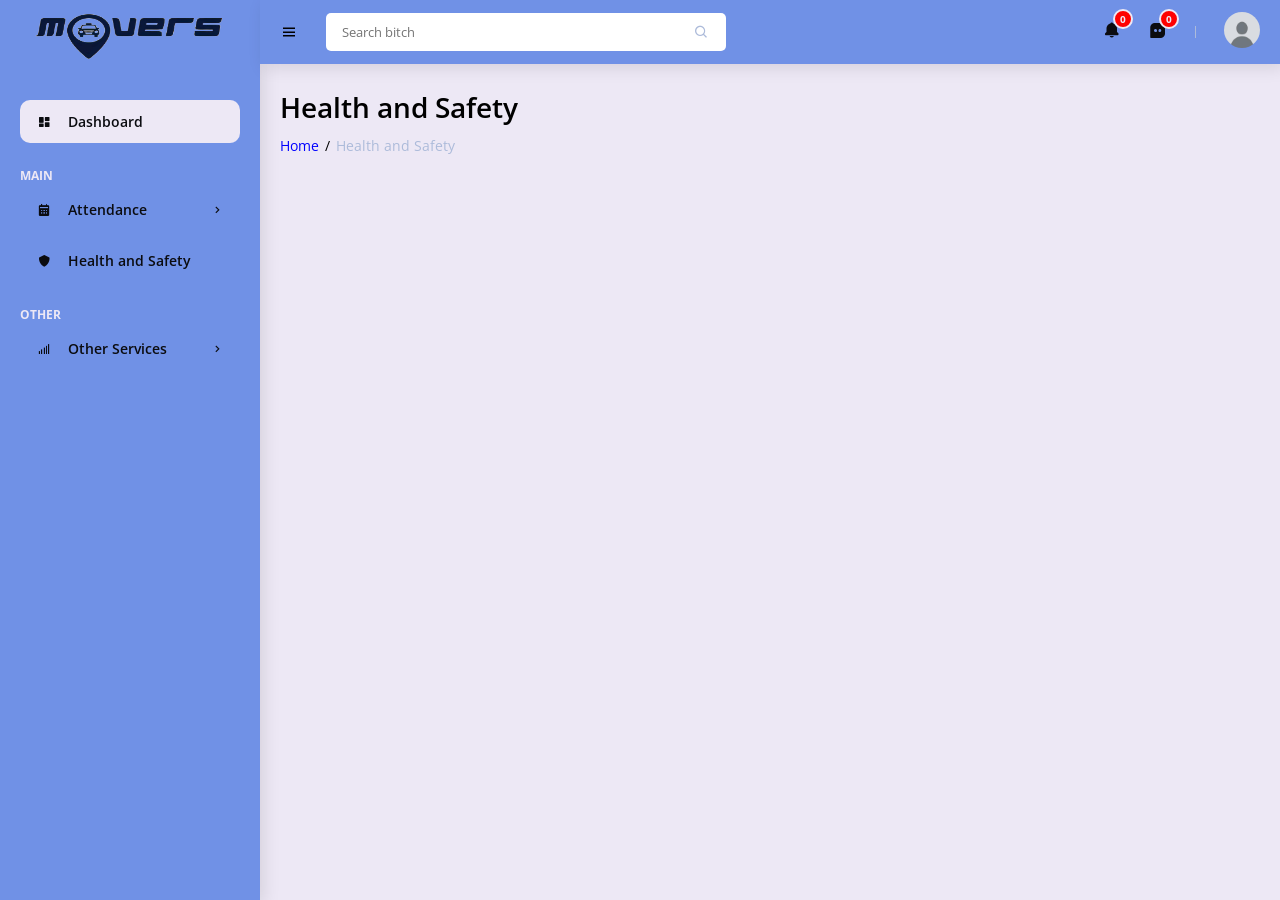
==== h3healthAndSafety.html @ 23c2d6c0 "4" ====
<!DOCTYPE html>
<html lang="en">
<head>
    <meta charset="UTF-8">
    <meta name="viewport" content="width=device-width, initial-scale=1.0">
    <link href='https://unpkg.com/boxicons@2.1.4/css/boxicons.min.css' rel='stylesheet'>
    <link rel="stylesheet" href="h3style.css">
    <title>Dashboard</title>
</head>
<body>
    <!-- Sidebar -->
    <section id="h3sidebar">
         <a href="h3dashboard.html" class="h3logo"><img src="images/logo.png" alt class="h3logo-img"></a>
        <ul class="h3side-menu">
            <li><a href="h3dashboard.html" class="h3side-active"><i class='bx bxs-dashboard h3icon'></i> Dashboard</a></li>
            <li class="h3side-divider">Main</li> 
                <li>
                    <a href="#"><i class='bx bxs-calendar h3icon'></i> Attendance <i class='bx bx-chevron-right h3icon-right' ></i></a>
                    <ul class="h3side-dropdown">
                        <li><a href="h3time.html">Time IN/OUT</a></li>
                        <li><a href="h3timesheet.html">Timesheet</a></li>
                        <li><a href="h3leaveReq.html">Leave Request</a></li>
                    </ul>
                </li> 
            <li><a href="h3healthAndSafety.html"><i class='bx bxs-shield h3icon' ></i> Health and Safety</a></li>
            <li class="h3side-divider">OTHER</li>
            <li>
                <a href="#"><i class='bx bx-signal-5 h3icon'></i> Other Services <i class='bx bx-chevron-right h3icon-right' ></i></a>
                <ul class="h3side-dropdown">
                    <li><a href="#">CORE</a></li>
                    <li><a href="#">HR1</a></li>
                    <li><a href="#">HR2</a></li>
                    <li><a href="#">HR3</a></li>
                    <li><a href="#">HR4</a></li>
                </ul>
            </li> 
        </ul>
    </section>
    <!-- Sidebar -->


    <!--NavBar-->
    <section id="h3content">
        <nav>
            <i class='bx bx-menu h3toggle-sidebar'></i>
            <form action="#">
                <div class="h3form-group">
                    <input type="text"  placeholder="Search bitch">
                    <i class='bx bx-search h3nav-icon' ></i>
                </div>
            </form>
            <a href="h3notification.html" class="h3nav-link">
                <i class='bx bxs-bell h3nav-icon' ></i>
                <span class="h3badge">0</span>
            </a>
            <a href="#" class="h3nav-link">
                <i class='bx bxs-message-square-dots h3nav-icon' ></i>
                <span class="h3badge">0</span>
            </a>
            <span class="h3nav-divider"></span>
            <div class="h3profile">
                <img src="images/default profile pic.jpg" alt="">
                <ul class="h3profile-link">
                    <li><a href="h3profile.html"><i class='bx bxs-user-circle h3profile-icon' > Profile</i></a></li>
                    <li><a href="h3settings.html"><i class='bx bxs-cog h3profile-icon' > Settings</i></a></li>
                    <li><a href="h3login.html"><i class='bx bx-log-out h3profile-icon' > Logout</i></a></li>
                </ul>
            </div>
            </a>
        </nav>
    <!--NavBar-->
        
        <!--Main-->
    <main>
        <h1 class="h3title">Health and Safety</h1>
        <ul class="h3breadcrumbs">
            <li><a href="h3dashboard.html">Home</a></li>
            <li class="h3divider">/</a></li>
            <li><a href="h3healthAndSafety.html" class="h3active">Health and Safety</a></li>
        </ul>
    </main>
        <!--Main-->
    </section>
    <!--NavBar-->
    <script src="h3script.js"></script>
</body>
</html>
---- h3style.css ----
@import url('https://fonts.googleapis.com/css2?family=Open+Sans:ital,wght@0,300..800;1,300..800&display=swap');

* {
    font-family: 'Open Sans', sans-serif;
    margin: 0;
    padding: 0;
    box-sizing: border-box;
}

:root {
    --dark-blue: #3D52A0;
    --light-blue: #7091e6;
    --dark-grey: #8697c4;
    --grey: #adbbda;
    --light-grey: #ede8f5;

    --blue: #0000FF;
    --white: #fff;
    --red: #ff0000;

    --black: #0b0c10;
    --light-black: #1f2833;
    --grey2: #c5c6c7;
    --light-sky: #66fcf1;
    --dark-sky: #45a29e;
}

body {
    background: var(--light-grey);
}

a {
    text-decoration: none;
}

li {
    list-style: none;
}




/* sidebar */
#h3sidebar {
    position: fixed;
    width: 260px;
    background: var(--light-blue);
    top: 0;
    left: 0;
    height: 100%;
    font-weight: 600;
    overflow-y: auto;
    scrollbar-width: none;
    box-shadow: 4px 4px 16px rgba(0, 0, 0, 0.1);
}

#sidebar::-webkit-scrollbar {
    display: none;
}

#h3sidebar .h3logo {
    font-size: 24px;
    display: flex;
    justify-content: center;
    align-items: center;
    height: 64px;
    font-weight: 700; 
    color: var(--light-sky)
}

#h3sidebar .h3logo-img {
    width: 80%;
    height: 90%;
}

#h3sidebar .h3icon {
    min-width: 48px;
    display: flex;
    justify-content: center;
    align-items: center;

}

#h3sidebar .h3icon-right {
    margin-left: auto;
    transition: all .5 ease;
}

#h3sidebar .h3side-menu {
    margin: 36px 0;
    padding: 0 20px;
}

#h3sidebar .h3side-menu a{
    display: flex;
    align-items: center;
    font-size: 14px;
    color: var(--black);
    padding: 12px 16px 12px 0;
    transition: all 0.3s ease;
    border-radius: 10px;
    margin: 4px 0;
    font-weight: 600;
}

#h3sidebar .h3side-menu > li > a:hover {
    background: var(--light-grey);
}
#h3sidebar .h3side-menu > li > a.h3side-active .h3icon-right{
    transform: rotateZ(90deg);
    transition: all .3s ease;
}

#h3sidebar .h3side-menu > li > a.h3side-active,
#h3sidebar .h3side-menu > li > a.h3side-active:hover{
    background: var(--light-grey);
    color: var(--black);
}

#h3sidebar .h3side-divider {
    margin-top: 24px;
    font-size: 12px;
    text-transform: uppercase;
    font-weight: 700;
    color: var(--light-grey);
}

#h3sidebar .h3side-dropdown {
    padding-left: 48px;
    max-height: 0;
    overflow-y: hidden;
    transition: all 0.15s ease;
}

#h3sidebar .h3side-dropdown.show {
    max-height: 1000px;
}

#h3sidebar .h3side-dropdown a:hover {
    color: var(--light-grey);
}


/* sidebar */

/* Content */
#h3content {
    position: relative;
    width: calc(100% - 260px);
    left: 260px;
}
/* NavBar */
nav {
    background: var(--light-blue);
    height: 64px;
    padding: 0 20px;
    display: flex;
    align-items: center;
    grid-gap: 28px;
    box-shadow: 4px 4px 16px rgba(0, 0, 0, 0.1);
}

nav .h3toggle-sidebar{
    font-size: 18px;
    cursor: pointer;
}

nav form {
    max-width: 400px;
    width: 100%;
    margin-right: auto;
}

nav .h3form-group {
    position: relative;
}

nav .h3form-group input {
    width: 100%;
    border-radius: 5px;
    border: none;
    outline: none;
    padding: 10px 36px 10px 16px;
    background: var(--white);
    transition: all .3s ease;
}

nav .h3form-group input:focus {
    box-shadow: 0 0 0 1px var(--light-grey), 0 0 0 4px var(--grey);
}

nav .h3form-group .h3nav-icon {
    position: absolute;
    top: 50%;
    transform: translateY(-50%);
    right: 16px;
    color: var(--grey);
}

nav .h3nav-link {
    position: relative;
}

nav .h3nav-link .h3nav-icon {
    font-size: 18px;
    color: var(--black);
}

nav .h3nav-link .h3badge {
    position: absolute;
    top: -12px;
    right: -12px;
    width: 20px;
    height: 20px;
    border-radius: 50%;
    border: 2px solid var(--light-grey);
    background: var(--red);
    display: flex;
    justify-content: center;
    align-items: center;
    color: var(--light-grey);
    font-size: 10px;
    font-weight: 700;
}

nav .h3nav-divider {
    width: 1px;
    background: var(--grey);
    height: 12px;
    display: block;
}

nav .h3profile {
    position: relative;
}

nav .h3profile img {
    width: 36px;
    height: 36px;
    border-radius: 50%;
    object-fit: cover;
    cursor: pointer;
}

nav .h3profile .h3profile-link {
    position: absolute;
    top: calc(100% + 10px);
    right: 0;
    background: var(--light-grey);
    padding: 10px 0;
    box-shadow: 4px 4px 16px rgba(0, 0, 0, 0.1);
    border-radius: 10px;
    width: 160px;
    opacity: 0;
    pointer-events: none;
    transition: all 0.5s ease;
}

nav .h3profile .h3profile-link.show {
    opacity: 1;
    pointer-events: visible;
    top: 100%;
}

nav .h3profile .h3profile-link a {
    padding: 10px 16px;
    display: flex;
    grid-gap: 10px;
    font-size: 14px;
    color: var(--black);
    align-items: center;
    transition: all .3s ease;
}

nav .h3profile .h3profile-link a:hover {
    background: var(--grey);
}
/* NavBar */

/* Main */
main {
    width: 100%;
    padding: 24px 20px 20px 20px;
}

main .h3title {
    font-size: 28px;
    font-weight: 600;
    margin-bottom: 10px;
}

main .h3breadcrumbs {
    display: flex;
    grid-gap: 6px;
}

main .h3breadcrumbs li,
main .h3breadcrumbs li a {
    font-size: 14px;
}

main .h3breadcrumbs li a {
    color: var(--blue);
}

main .h3breadcrumbs li a.h3active,
main .h3breadcrumbs li a.h3divider {
    color: var(--grey);
    pointer-events: none;
}
/* Main */
/* Content */
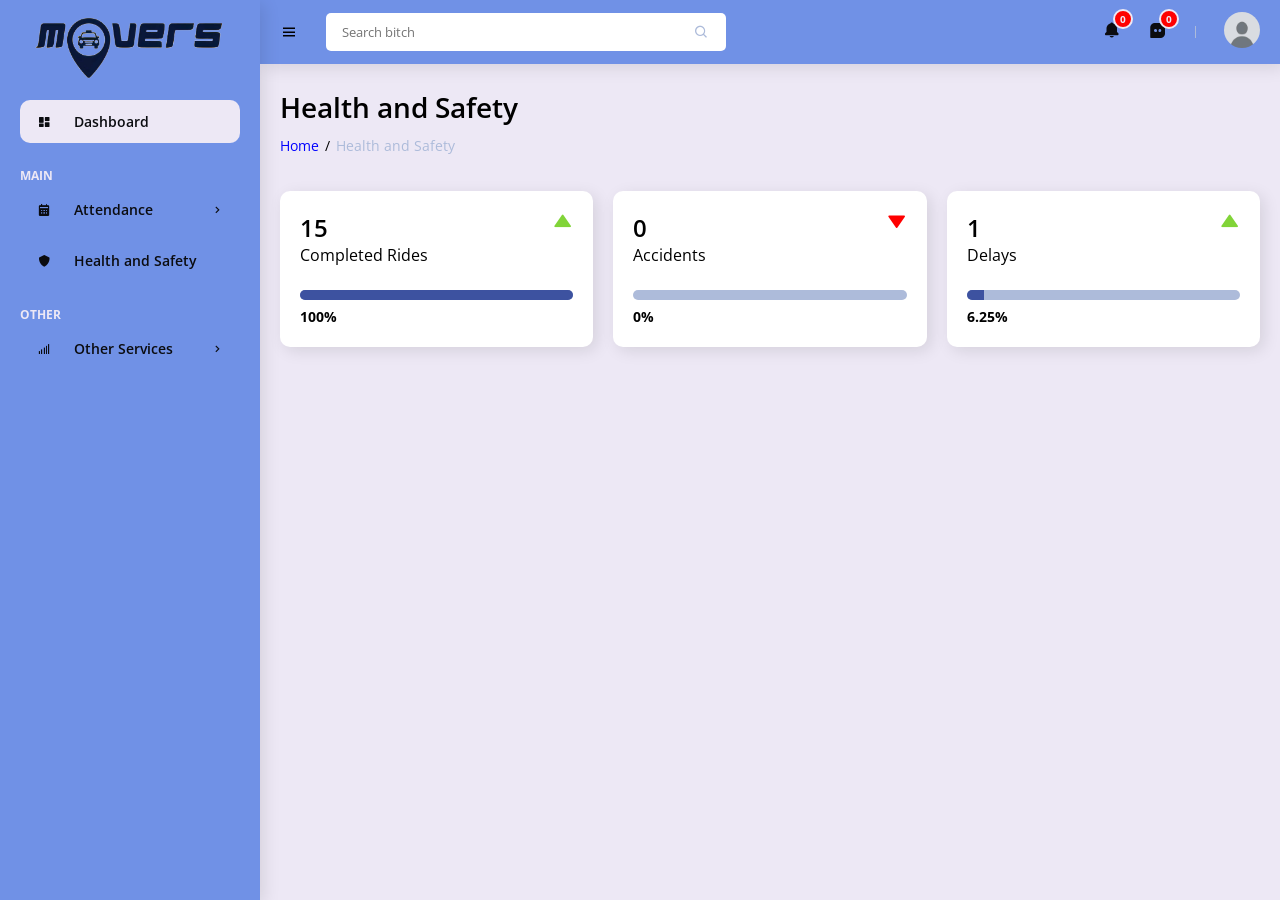
==== commit 769a20a0: "5" ====
--- a/h3healthAndSafety.html
+++ b/h3healthAndSafety.html
@@ -13,7 +13,7 @@
          <a href="h3dashboard.html" class="h3logo"><img src="images/logo.png" alt class="h3logo-img"></a>
         <ul class="h3side-menu">
             <li><a href="h3dashboard.html" class="h3side-active"><i class='bx bxs-dashboard h3icon'></i> Dashboard</a></li>
-            <li class="h3side-divider">Main</li> 
+            <li class="h3side-divider" data-text="main">Main</li> 
                 <li>
                     <a href="#"><i class='bx bxs-calendar h3icon'></i> Attendance <i class='bx bx-chevron-right h3icon-right' ></i></a>
                     <ul class="h3side-dropdown">
@@ -23,7 +23,7 @@
                     </ul>
                 </li> 
             <li><a href="h3healthAndSafety.html"><i class='bx bxs-shield h3icon' ></i> Health and Safety</a></li>
-            <li class="h3side-divider">OTHER</li>
+            <li class="h3side-divider" data-text="other">OTHER</li>
             <li>
                 <a href="#"><i class='bx bx-signal-5 h3icon'></i> Other Services <i class='bx bx-chevron-right h3icon-right' ></i></a>
                 <ul class="h3side-dropdown">
@@ -78,10 +78,55 @@
             <li class="h3divider">/</a></li>
             <li><a href="h3healthAndSafety.html" class="h3active">Health and Safety</a></li>
         </ul>
+        <!--------Info Data---------->
+        <div class="h3info-data">
+            <div class="h3card">
+                <div class="h3head">
+                    <div>
+                        <h2>15</h2>
+                        <p>Completed Rides</p>
+                    </div>
+                    <i class='bx bxs-up-arrow bx-flashing bx-flip-horizontal h3icon' ></i>
+                </div>
+                <span class="h3progress" data-value="100%"></span>
+                <span class="label">100%</span>
+            </div>
+            <div class="h3card">
+                <div class="h3head">
+                    <div>
+                        <h2>0</h2>
+                        <p>Accidents</p>
+                    </div>
+                    <i class='bx bxs-down-arrow bx-flashing bx-flip-horizontal h3icon down' ></i>
+                </div>
+                <span class="h3progress" data-value="0%"></span>
+                <span class="label">0%</span>
+            </div>
+            <div class="h3card">
+                <div class="h3head">
+                    <div>
+                        <h2>1</h2>
+                        <p>Delays</p>
+                    </div>
+                    <i class='bx bxs-up-arrow bx-flashing bx-flip-horizontal h3icon' ></i>
+                </div>
+                <span class="h3progress" data-value="6.25%"></span>
+                <span class="label">6.25%</span>
+            </div>
+        </div>
+        <!--------Info Data---------->
+
+        <!--------Chart---------->
+        <div class="h3data">
+            
+        </div>
+        <!--------Chart---------->
+        
     </main>
         <!--Main-->
     </section>
     <!--NavBar-->
     <script src="h3script.js"></script>
+    <script src="h3health.js"></script>
 </body>
 </html>
--- a/h3style.css
+++ b/h3style.css
@@ -17,6 +17,7 @@
     --blue: #0000FF;
     --white: #fff;
     --red: #ff0000;
+    --green: #81d438;
 
     --black: #0b0c10;
     --light-black: #1f2833;
@@ -25,6 +26,10 @@
     --dark-sky: #45a29e;
 }
 
+html {
+    overflow-x: hidden;
+}
+
 body {
     background: var(--light-grey);
 }
@@ -43,7 +48,8 @@
 /* sidebar */
 #h3sidebar {
     position: fixed;
-    width: 260px;
+    max-width: 260px;
+    width: 100%;
     background: var(--light-blue);
     top: 0;
     left: 0;
@@ -52,25 +58,52 @@
     overflow-y: auto;
     scrollbar-width: none;
     box-shadow: 4px 4px 16px rgba(0, 0, 0, 0.1);
-}
-
+    transition: all 0.3s ease;
+    z-index: 200;
+}
+
+#h3sidebar.hide {
+    max-width: 60px;
+}
+#h3sidebar.hide:hover {
+    max-width: 260px;
+}
 #sidebar::-webkit-scrollbar {
     display: none;
 }
 
+/*#sidebar .brand {
+	font-size: 24px;
+	display: flex;
+	align-items: center;
+	height: 64px;
+	font-weight: 700;
+	color: var(--blue);
+	position: sticky;
+	top: 0;
+	left: 0;
+	z-index: 100;
+	background: var(--light);
+	transition: all .3s ease;
+	padding: 0 6px;
+}*/
+
 #h3sidebar .h3logo {
     font-size: 24px;
     display: flex;
     justify-content: center;
     align-items: center;
     height: 64px;
-    font-weight: 700; 
-    color: var(--light-sky)
-}
-
-#h3sidebar .h3logo-img {
+}
+
+#h3sidebar .h3logo img {
     width: 80%;
-    height: 90%;
+    z-index: 100;
+    top: 0;
+	left: 0;
+    transition: all .3s ease;
+    padding: 20px 0 0 0;
+    background: var(--light-blue);
 }
 
 #h3sidebar .h3icon {
@@ -78,16 +111,26 @@
     display: flex;
     justify-content: center;
     align-items: center;
+    margin-right: 6px;
 
 }
 
 #h3sidebar .h3icon-right {
     margin-left: auto;
-    transition: all .5 ease;
+    transition: all .3s ease;
 }
 
 #h3sidebar .h3side-menu {
     margin: 36px 0;
+    padding: 0 20px;
+    transition: all 0.3s ease;
+}
+
+#h3sidebar.hide .h3side-menu {
+    padding: 0 6px;
+}   
+
+#h3sidebar.hide:hover .h3side-menu{
     padding: 0 20px;
 }
 
@@ -101,6 +144,7 @@
     border-radius: 10px;
     margin: 4px 0;
     font-weight: 600;
+    white-space: nowrap;
 }
 
 #h3sidebar .h3side-menu > li > a:hover {
@@ -115,6 +159,10 @@
 #h3sidebar .h3side-menu > li > a.h3side-active:hover{
     background: var(--light-grey);
     color: var(--black);
+}
+
+#h3sidebar.hide:hover .h3side-divider {
+    text-align: left;
 }
 
 #h3sidebar .h3side-divider {
@@ -123,10 +171,16 @@
     text-transform: uppercase;
     font-weight: 700;
     color: var(--light-grey);
+    transition: all 0.3s ease;
+    white-space: nowrap;
+}
+
+#h3sidebar.hide .h3side-divider {
+    text-align: center;
 }
 
 #h3sidebar .h3side-dropdown {
-    padding-left: 48px;
+    padding-left: 54px;
     max-height: 0;
     overflow-y: hidden;
     transition: all 0.15s ease;
@@ -148,7 +202,14 @@
     position: relative;
     width: calc(100% - 260px);
     left: 260px;
-}
+    transition: all 0.3s ease;
+}
+
+#h3sidebar.hide + #h3content {
+    width: calc(100% - 60px);
+    left: 60px;
+}
+
 /* NavBar */
 nav {
     background: var(--light-blue);
@@ -158,6 +219,10 @@
     align-items: center;
     grid-gap: 28px;
     box-shadow: 4px 4px 16px rgba(0, 0, 0, 0.1);
+    position: sticky;
+    top: 0;
+    left: 0;
+    z-index: 100;
 }
 
 nav .h3toggle-sidebar{
@@ -308,5 +373,88 @@
     color: var(--grey);
     pointer-events: none;
 }
+
+main .h3info-data {
+    margin-top: 36px;
+    display: grid;
+    grid-template-columns: repeat(auto-fit, minmax(240px, 1fr));
+    grid-gap: 20px;
+}
+
+main .h3info-data .h3card {
+    padding: 20px;
+    border-radius: 10px;
+    background: var(--white);
+    box-shadow: 4px 4px 16px rgba(0, 0, 0, 0.1);
+}
+
+main .h3card .h3head {
+    display: flex;
+    justify-content: space-between;
+    align-items: flex-start;
+}
+
+main .h3card .h3head h2 {
+    font-size: 24px;
+    font-weight: 600;
+}
+
+main .h3card .h3head p {
+    font-weight: 14px;
+}
+
+main .h3card .h3head .h3icon {
+    font-size: 20px;
+    color: var(--green);
+}
+
+main .h3card .h3head .h3icon.down {
+    color: var(--red);
+}
+
+main .h3card .h3progress {
+    display: block;
+    margin-top: 24px;
+    height: 10px;   
+    width: 100%;
+    border-radius: 10px;
+    background: var(--grey);
+    overflow-y: hidden;
+    position: relative;
+    margin-bottom: 5px;
+}
+
+main .h3card .h3progress::before {
+    content: '';
+    position: absolute;
+    top: 0;
+    left: 0;
+    height: 100%;
+    background: var(--dark-blue);
+    width: var(--value);
+}
+
+main .h3card .label {
+    font-size: 14px;
+    font-weight: 700;
+
+}
 /* Main */
-/* Content */+/* Content */
+
+
+
+
+
+@media screen and (max-width: 768px) {
+    #h3content {
+        position: relative;
+        width: calc(100% - 60px);
+        transition: all 0.3s ease;
+    }
+    nav .h3nav-divider,
+    nav .h3nav-link {
+        display: none;
+    }
+    
+}
